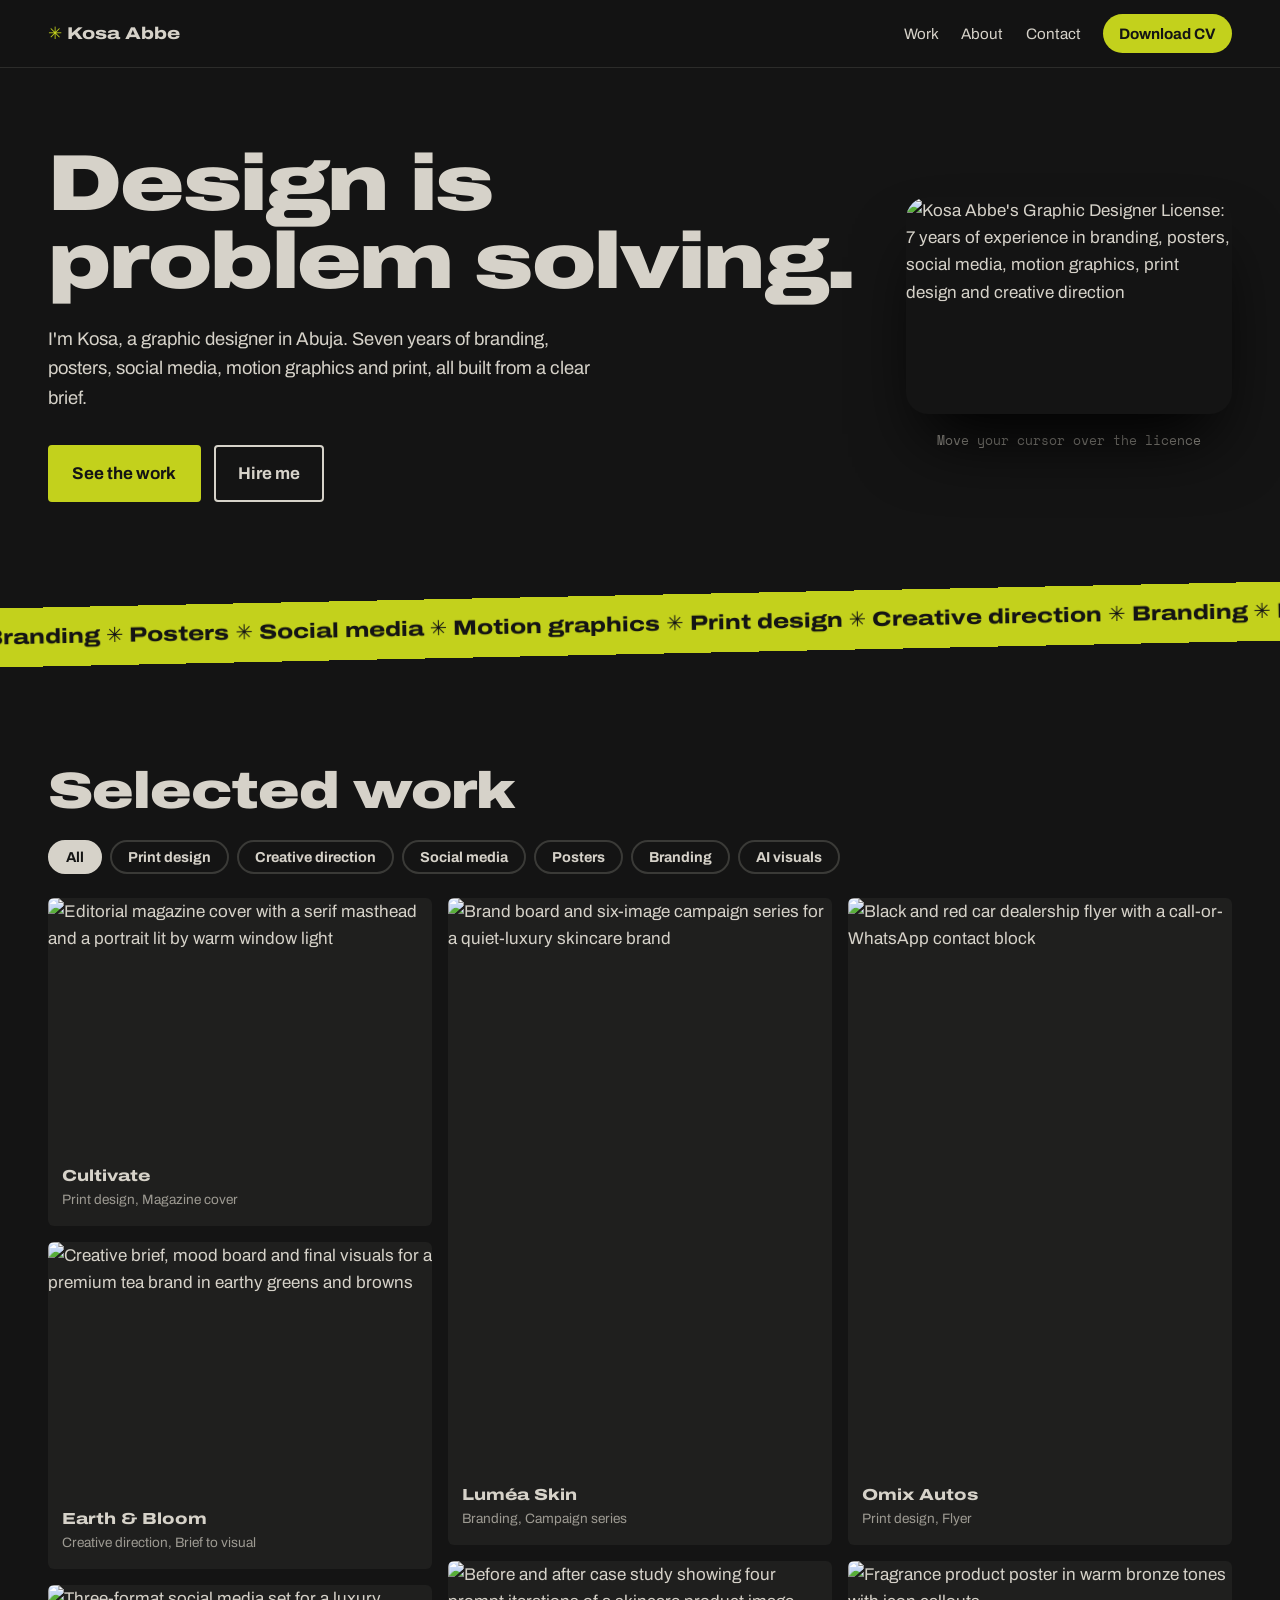
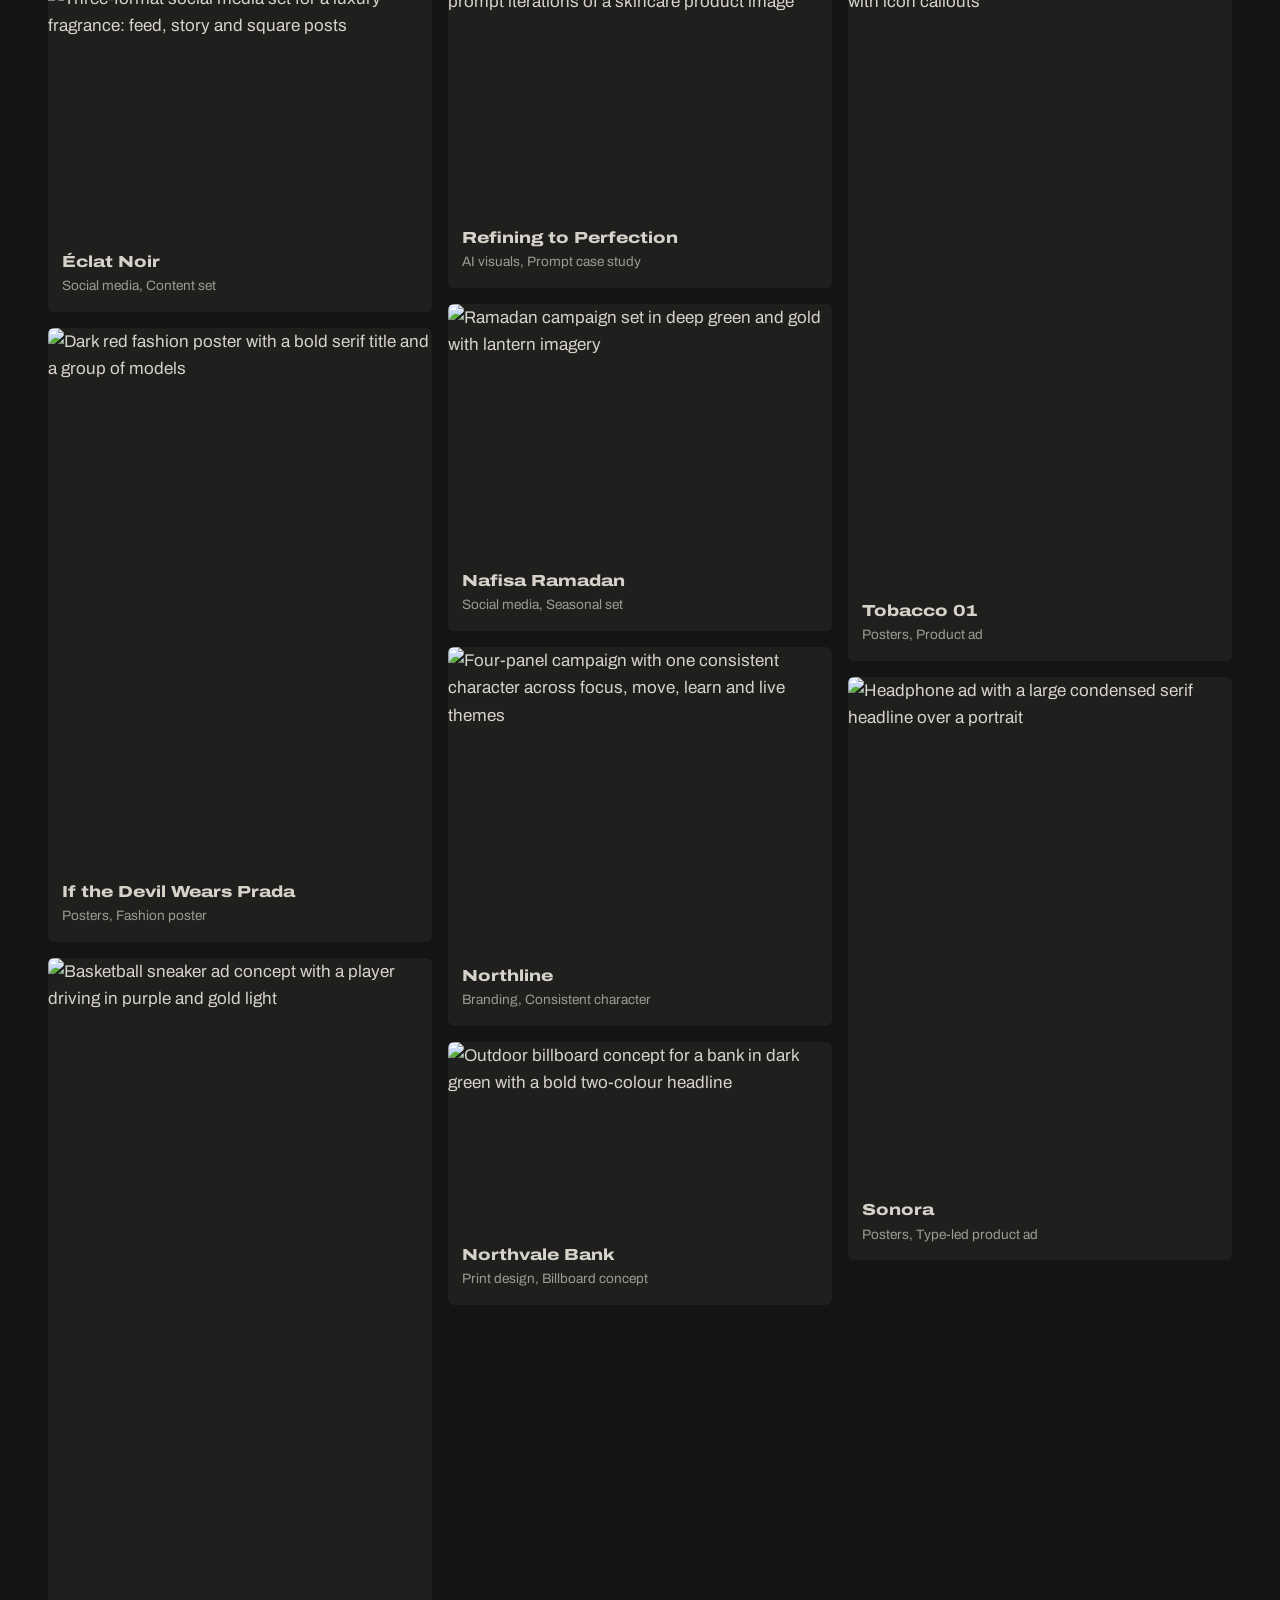
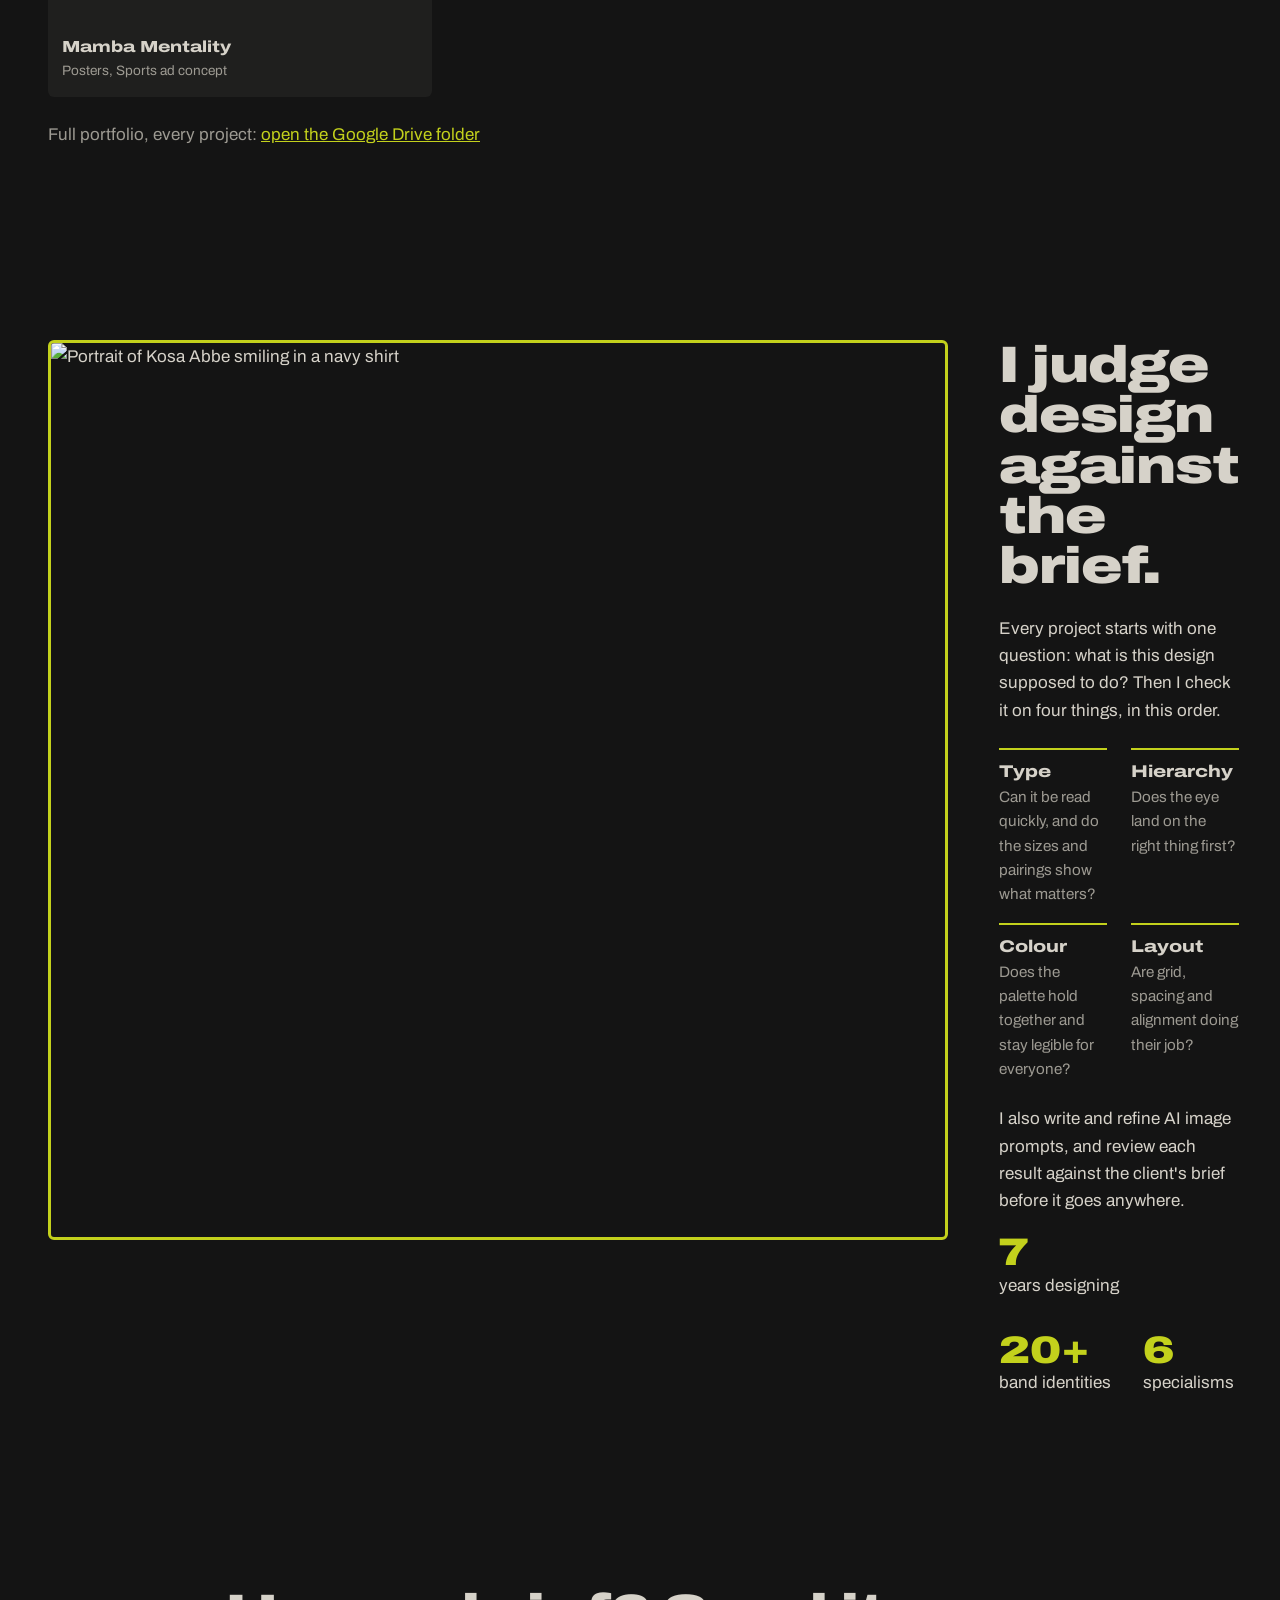
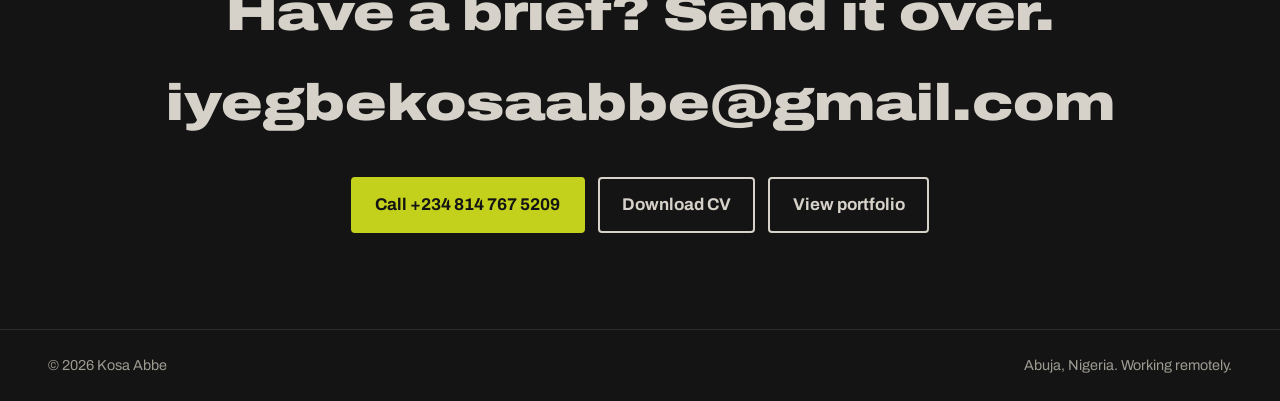
==== index.html @ 86c733d8 "Add files via upload" ====
<!DOCTYPE html>
<html lang="en">
<head>
<meta charset="utf-8">
<meta name="viewport" content="width=device-width, initial-scale=1">
<title>Kosa Abbe | Graphic Designer, Abuja</title>
<meta name="description" content="Kosa Abbe is a graphic designer in Abuja with 7 years in branding, posters, social media, motion graphics and print design.">
<link rel="preconnect" href="https://fonts.googleapis.com"><link rel="preconnect" href="https://fonts.gstatic.com" crossorigin>
<link href="https://fonts.googleapis.com/css2?family=Archivo:wdth,wght@62..125,100..900&family=Space+Mono:wght@400;700&display=swap" rel="stylesheet">
<link rel="stylesheet" href="style.css">
</head>
<body>
<header class="top">
  <a class="logo" href="#top" aria-label="Kosa Abbe, home"><span class="star">✳</span> Kosa Abbe</a>
  <nav><a href="#work">Work</a><a href="#about">About</a><a href="#contact">Contact</a><a class="pill" href="assets/Kosa_Abbe_CV.docx" download>Download CV</a></nav>
</header>

<main id="top">
<section class="hero">
  <div class="hero-text">
    <h1>Design is problem&nbsp;solving.</h1>
    <p class="lede">I'm Kosa, a graphic designer in Abuja. Seven years of branding, posters, social media, motion graphics and print, all built from a clear brief.</p>
    <div class="cta"><a class="btn solid" href="#work">See the work</a><a class="btn" href="#contact">Hire me</a></div>
  </div>
  <div class="id-stage" id="idStage">
    <img id="idCard" src="assets/creative-id.jpg" alt="Kosa Abbe's Graphic Designer License: 7 years of experience in branding, posters, social media, motion graphics, print design and creative direction" width="1536" height="1024">
    <p class="hint">Move your cursor over the licence</p>
  </div>
</section>

<div class="band" aria-hidden="true"><div class="track"><span>Branding ✳ Posters ✳ Social media ✳ Motion graphics ✳ Print design ✳ Creative direction ✳ </span><span>Branding ✳ Posters ✳ Social media ✳ Motion graphics ✳ Print design ✳ Creative direction ✳ </span></div></div>

<section id="work" class="sec">
  <h2>Selected work</h2>
  <div class="filters" id="filters" role="group" aria-label="Filter work by type"></div>
  <div class="grid" id="grid"></div>
  <p class="more">Full portfolio, every project: <a href="https://drive.google.com/drive/folders/1iqQkJ_MroR0r4GowN_V1s0BPG5v33_vJ" target="_blank" rel="noopener">open the Google Drive folder</a></p>
</section>

<section id="about" class="sec about">
  <img src="assets/kosa.jpg" alt="Portrait of Kosa Abbe smiling in a navy shirt" width="900" height="900" loading="lazy">
  <div>
    <h2>I judge design against the brief.</h2>
    <p>Every project starts with one question: what is this design supposed to do? Then I check it on four things, in this order.</p>
    <dl class="checks">
      <div><dt>Type</dt><dd>Can it be read quickly, and do the sizes and pairings show what matters?</dd></div>
      <div><dt>Hierarchy</dt><dd>Does the eye land on the right thing first?</dd></div>
      <div><dt>Colour</dt><dd>Does the palette hold together and stay legible for everyone?</dd></div>
      <div><dt>Layout</dt><dd>Are grid, spacing and alignment doing their job?</dd></div>
    </dl>
    <p>I also write and refine AI image prompts, and review each result against the client's brief before it goes anywhere.</p>
    <ul class="facts">
      <li><strong>7</strong> years designing</li>
      <li><strong>20+</strong> band identities</li>
      <li><strong>6</strong> specialisms</li>
    </ul>
  </div>
</section>

<section id="contact" class="sec contact">
  <h2>Have a brief? Send it over.</h2>
  <a class="mail" href="mailto:iyegbekosaabbe@gmail.com">iyegbekosaabbe@gmail.com</a>
  <div class="cta">
    <a class="btn solid" href="tel:+2348147675209">Call +234 814 767 5209</a>
    <a class="btn" href="assets/Kosa_Abbe_CV.docx" download>Download CV</a>
    <a class="btn" href="https://drive.google.com/drive/folders/1iqQkJ_MroR0r4GowN_V1s0BPG5v33_vJ" target="_blank" rel="noopener">View portfolio</a>
  </div>
</section>
</main>
<footer><span>© <span id="yr">2026</span> Kosa Abbe</span><span>Abuja, Nigeria. Working remotely.</span></footer>
<dialog id="lb" aria-label="Project viewer">
  <button id="lbClose" aria-label="Close viewer">Close</button>
  <img id="lbImg" alt="">
  <div class="lb-bar"><button id="lbPrev">Previous</button><p id="lbCap"></p><button id="lbNext">Next</button></div>
</dialog>
<script src="script.js"></script>
</body>
</html>
---- style.css ----
:root{--ink:#141414;--ink2:#1f1f1e;--paper:#d6d2c9;--paper2:#e7e4dc;--lime:#c3d11c;--muted:#9d9a92;--wide:'Archivo',system-ui,sans-serif}
*{box-sizing:border-box;margin:0}
html{scroll-behavior:smooth;scroll-padding-top:70px}
body{background:var(--ink);color:var(--paper);font:400 1.0625rem/1.6 var(--wide);-webkit-font-smoothing:antialiased}
img{max-width:100%;height:auto;display:block}
a{color:inherit}
:focus-visible{outline:3px solid var(--lime);outline-offset:3px}
h1,h2{font-stretch:125%;font-weight:900;line-height:.98;letter-spacing:-.02em;text-wrap:balance}
h1{font-size:clamp(2.6rem,6.2vw,5.6rem)}
h2{font-size:clamp(1.9rem,4vw,3.2rem);margin-bottom:1.5rem}
.top{position:sticky;top:0;z-index:10;display:flex;justify-content:space-between;align-items:center;padding:.9rem clamp(1rem,4vw,3rem);background:rgba(20,20,20,.88);backdrop-filter:blur(8px);border-bottom:1px solid #2c2c2a}
.logo{text-decoration:none;font-stretch:125%;font-weight:800}.star{color:var(--lime)}
nav{display:flex;gap:1.4rem;align-items:center}nav a{text-decoration:none;font-size:.95rem}nav a:hover{color:var(--lime)}
.pill{background:var(--lime);color:var(--ink);padding:.45rem 1rem;border-radius:99px;font-weight:700}.pill:hover{color:var(--ink)!important;filter:brightness(1.08)}
.hero{display:grid;grid-template-columns:1fr 1.15fr;gap:clamp(1.5rem,4vw,4rem);align-items:center;padding:clamp(2rem,6vw,5rem) clamp(1rem,4vw,3rem)}
.lede{max-width:34rem;margin:1.5rem 0 2rem;color:var(--paper);font-size:1.15rem}
.cta{display:flex;flex-wrap:wrap;gap:.8rem}
.btn{display:inline-block;padding:.8rem 1.4rem;border:2px solid var(--paper);border-radius:4px;text-decoration:none;font-weight:700;transition:background .2s,color .2s,transform .2s}
.btn:hover{background:var(--paper);color:var(--ink)}
.btn.solid{background:var(--lime);border-color:var(--lime);color:var(--ink)}.btn.solid:hover{transform:translateY(-2px)}
.id-stage{perspective:1100px}
#idCard{width:100%;border-radius:22px;box-shadow:0 40px 70px -20px #000;transform-style:preserve-3d;transition:transform .15s ease-out,box-shadow .3s;animation:drop 1s cubic-bezier(.2,.8,.2,1) both}
@keyframes drop{from{opacity:0;transform:translateY(-60px) rotate(-6deg)}to{opacity:1;transform:none}}
.hint{margin-top:1rem;text-align:center;font:400 .8rem 'Space Mono',monospace;color:var(--muted)}
.band{background:var(--lime);color:var(--ink);overflow:hidden;white-space:nowrap;transform:rotate(-1.2deg);margin:1rem -1rem}
.track{display:inline-flex;animation:slide 28s linear infinite}
.track span{padding:.8rem 0;font-stretch:125%;font-weight:800;font-size:1.3rem;white-space:pre}
@keyframes slide{to{transform:translateX(-50%)}}
.sec{padding:clamp(3rem,8vw,6rem) clamp(1rem,4vw,3rem);max-width:1300px;margin:0 auto}
.filters{display:flex;flex-wrap:wrap;gap:.5rem;margin-bottom:1.5rem}
.filters button{font:700 .9rem var(--wide);background:none;color:var(--paper);border:2px solid #3a3a37;border-radius:99px;padding:.45rem 1rem;cursor:pointer}
.filters button:hover{border-color:var(--paper)}
.filters button[aria-pressed=true]{background:var(--paper);color:var(--ink);border-color:var(--paper)}
.more{margin-top:1.5rem;color:var(--muted)}.more a{color:var(--lime)}
.about{display:grid;grid-template-columns:.8fr 1.2fr;gap:clamp(1.5rem,4vw,4rem);align-items:start}
.about img{border-radius:6px;border:3px solid var(--lime)}
.about p{max-width:38rem;margin-bottom:1.2rem}
.checks{display:grid;grid-template-columns:1fr 1fr;gap:1rem 1.5rem;margin:1.5rem 0}
.checks div{border-top:2px solid var(--lime);padding-top:.5rem}
.checks dt{font-stretch:125%;font-weight:800}.checks dd{color:var(--muted);font-size:.95rem}
.facts{list-style:none;padding:0;display:flex;gap:2rem;flex-wrap:wrap}
.facts strong{display:block;font-stretch:125%;font-weight:900;font-size:2.4rem;color:var(--lime);line-height:1}
.contact{text-align:center}
.mail{display:block;font-stretch:125%;font-weight:900;font-size:clamp(1.2rem,4.4vw,3.2rem);margin:1rem 0 2rem;text-decoration:none;overflow-wrap:anywhere}
.mail:hover{color:var(--lime)}.contact .cta{justify-content:center}
footer{display:flex;justify-content:space-between;flex-wrap:wrap;gap:.5rem;padding:1.5rem clamp(1rem,4vw,3rem);border-top:1px solid #2c2c2a;color:var(--muted);font-size:.9rem}
@media(max-width:820px){.hero,.about{grid-template-columns:1fr}nav a:not(.pill){display:none}.id-stage{order:-1}}
@media(prefers-reduced-motion:reduce){*{animation:none!important;transition:none!important;scroll-behavior:auto}}

.grid{columns:3 260px;column-gap:1rem}
.tile{display:block;width:100%;margin:0 0 1rem;padding:0;border:0;background:var(--ink2);border-radius:6px;overflow:hidden;cursor:zoom-in;break-inside:avoid;text-align:left;color:inherit;font:inherit;transition:transform .25s}
.tile:hover{transform:translateY(-4px)}
.tile img{width:100%;height:auto}
.cap{display:block;padding:.7rem .9rem .85rem}
.cap b{display:block;font-stretch:125%;font-weight:800;font-size:1rem;line-height:1.2}
.cap small{color:var(--muted);font-size:.85rem}
dialog{border:0;padding:0;background:var(--ink);color:var(--paper);max-width:min(96vw,1200px);max-height:94vh;width:100%;border-radius:8px;overflow:hidden}
dialog::backdrop{background:rgba(0,0,0,.85)}
dialog[open]{display:flex;flex-direction:column}
#lbImg{max-height:78vh;width:100%;object-fit:contain;background:#000}
.lb-bar{display:flex;align-items:center;justify-content:space-between;gap:1rem;padding:.8rem 1rem}
.lb-bar p{flex:1;text-align:center;font-size:.95rem}
dialog button{font:700 .9rem var(--wide);background:var(--paper);color:var(--ink);border:0;border-radius:99px;padding:.5rem 1rem;cursor:pointer}
#lbClose{position:absolute;top:.7rem;right:.7rem;z-index:2;background:var(--lime)}
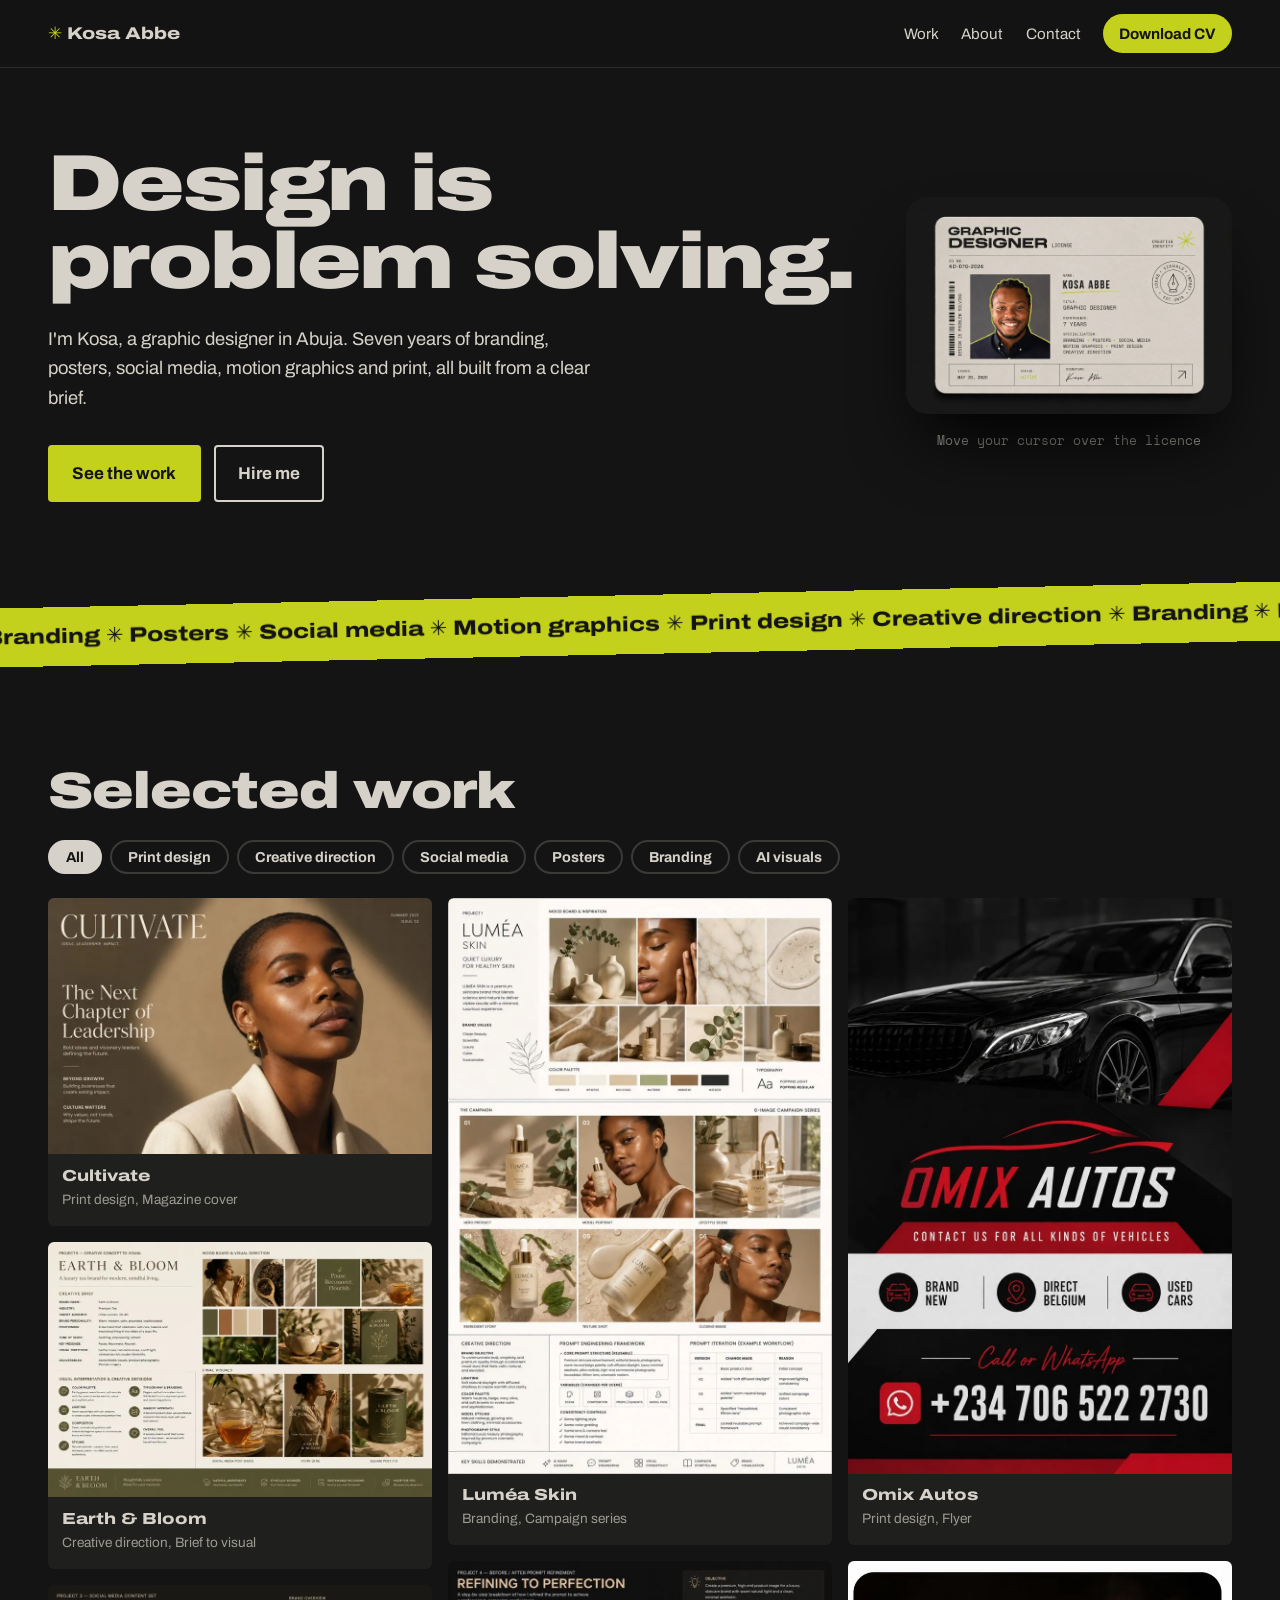
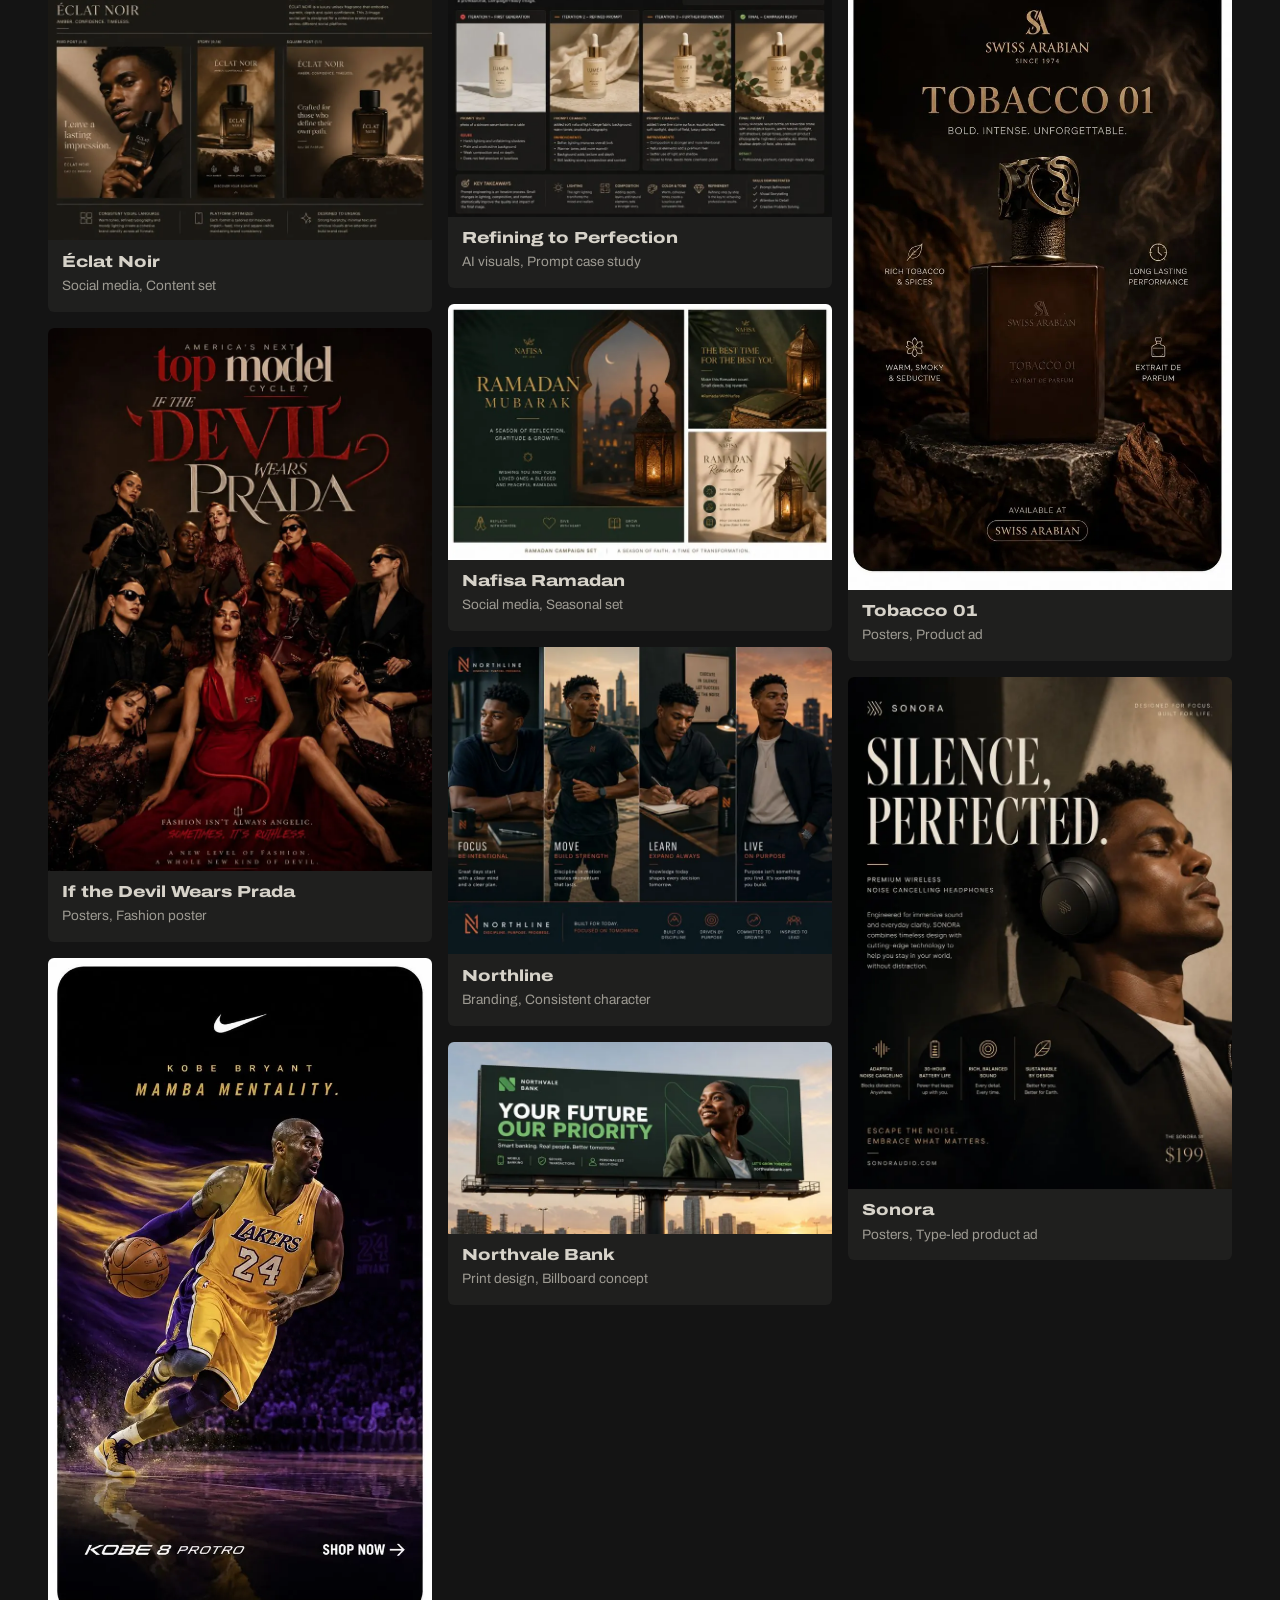
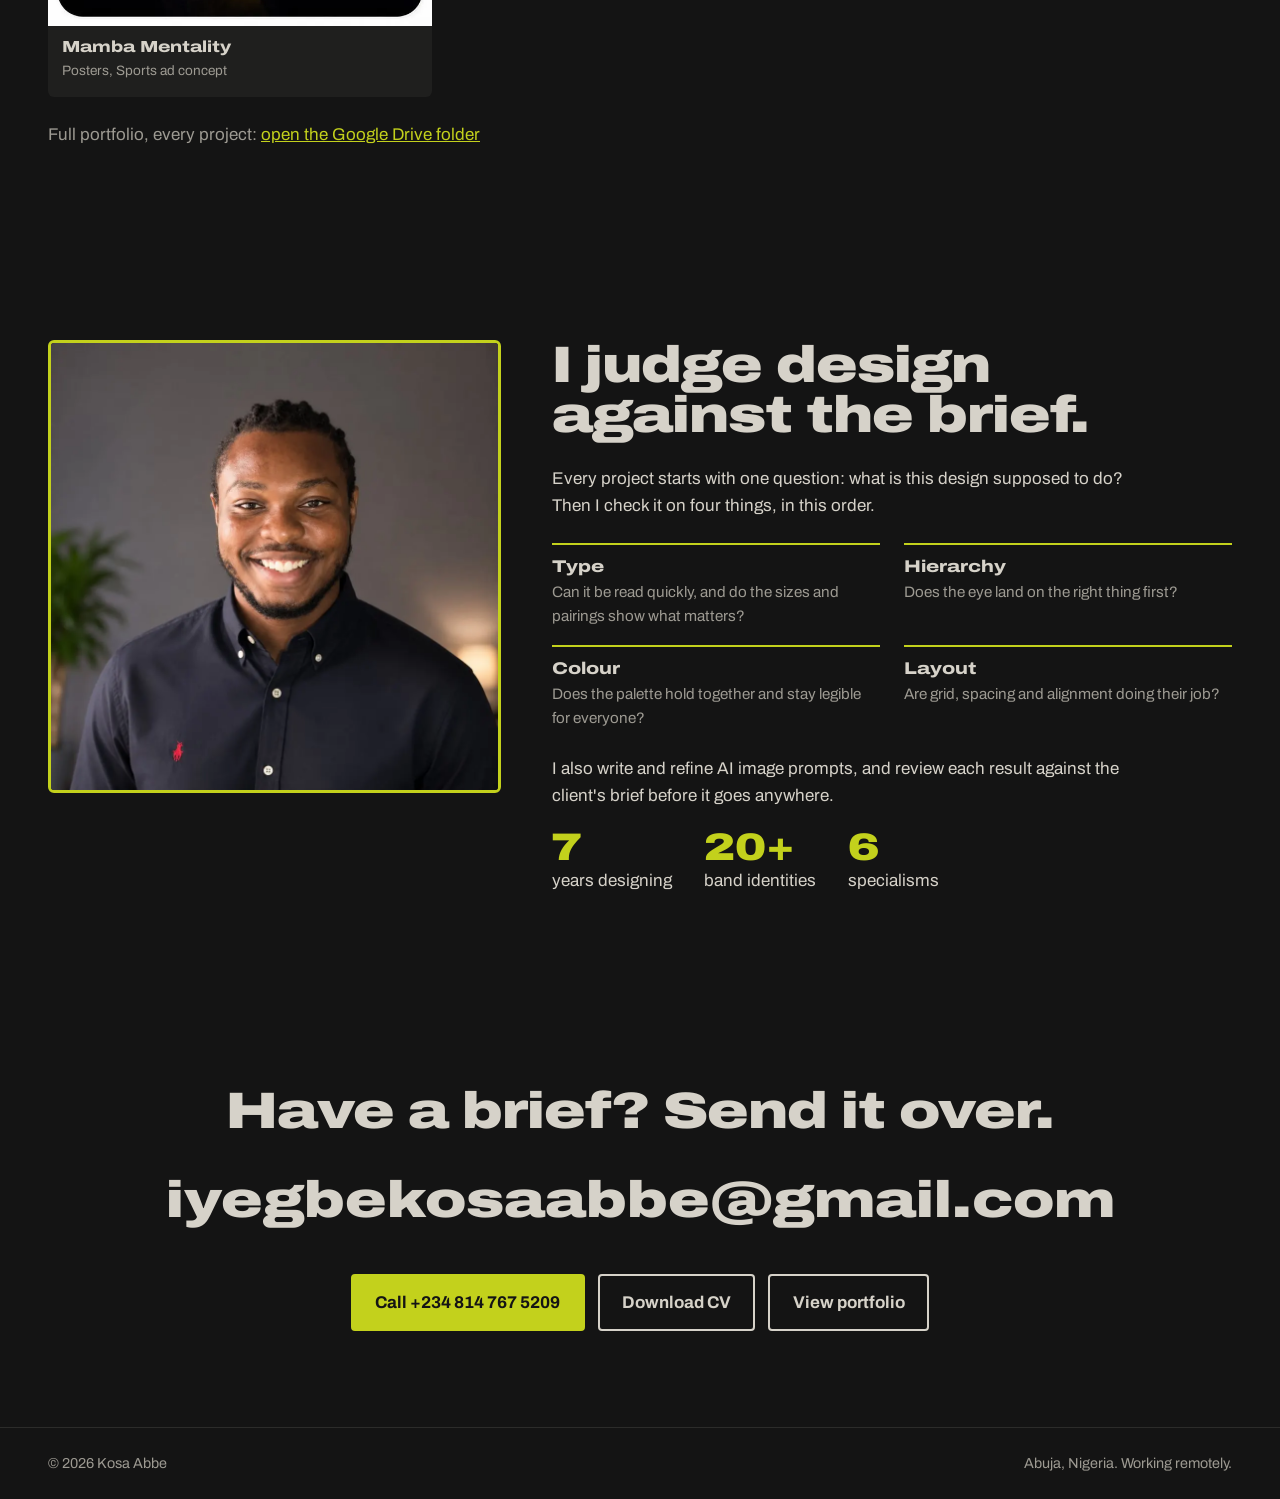
==== commit 2e15d25a: "Add files via upload" ====
--- a/index.html
+++ b/index.html
@@ -7,12 +7,78 @@
 <meta name="description" content="Kosa Abbe is a graphic designer in Abuja with 7 years in branding, posters, social media, motion graphics and print design.">
 <link rel="preconnect" href="https://fonts.googleapis.com"><link rel="preconnect" href="https://fonts.gstatic.com" crossorigin>
 <link href="https://fonts.googleapis.com/css2?family=Archivo:wdth,wght@62..125,100..900&family=Space+Mono:wght@400;700&display=swap" rel="stylesheet">
-<link rel="stylesheet" href="style.css">
+<style>
+:root{--ink:#141414;--ink2:#1f1f1e;--paper:#d6d2c9;--paper2:#e7e4dc;--lime:#c3d11c;--muted:#9d9a92;--wide:'Archivo',system-ui,sans-serif}
+*{box-sizing:border-box;margin:0}
+html{scroll-behavior:smooth;scroll-padding-top:70px}
+body{background:var(--ink);color:var(--paper);font:400 1.0625rem/1.6 var(--wide);-webkit-font-smoothing:antialiased}
+img{max-width:100%;height:auto;display:block}
+a{color:inherit}
+:focus-visible{outline:3px solid var(--lime);outline-offset:3px}
+h1,h2{font-stretch:125%;font-weight:900;line-height:.98;letter-spacing:-.02em;text-wrap:balance}
+h1{font-size:clamp(2.6rem,6.2vw,5.6rem)}
+h2{font-size:clamp(1.9rem,4vw,3.2rem);margin-bottom:1.5rem}
+.top{position:sticky;top:0;z-index:10;display:flex;justify-content:space-between;align-items:center;padding:.9rem clamp(1rem,4vw,3rem);background:rgba(20,20,20,.88);backdrop-filter:blur(8px);border-bottom:1px solid #2c2c2a}
+.logo{text-decoration:none;font-stretch:125%;font-weight:800}.star{color:var(--lime)}
+nav{display:flex;gap:1.4rem;align-items:center}nav a{text-decoration:none;font-size:.95rem}nav a:hover{color:var(--lime)}
+.pill{background:var(--lime);color:var(--ink);padding:.45rem 1rem;border-radius:99px;font-weight:700}.pill:hover{color:var(--ink)!important;filter:brightness(1.08)}
+.hero{display:grid;grid-template-columns:1fr 1.15fr;gap:clamp(1.5rem,4vw,4rem);align-items:center;padding:clamp(2rem,6vw,5rem) clamp(1rem,4vw,3rem)}
+.lede{max-width:34rem;margin:1.5rem 0 2rem;color:var(--paper);font-size:1.15rem}
+.cta{display:flex;flex-wrap:wrap;gap:.8rem}
+.btn{display:inline-block;padding:.8rem 1.4rem;border:2px solid var(--paper);border-radius:4px;text-decoration:none;font-weight:700;transition:background .2s,color .2s,transform .2s}
+.btn:hover{background:var(--paper);color:var(--ink)}
+.btn.solid{background:var(--lime);border-color:var(--lime);color:var(--ink)}.btn.solid:hover{transform:translateY(-2px)}
+.id-stage{perspective:1100px}
+#idCard{width:100%;border-radius:22px;box-shadow:0 40px 70px -20px #000;transform-style:preserve-3d;transition:transform .15s ease-out,box-shadow .3s;animation:drop 1s cubic-bezier(.2,.8,.2,1) both}
+@keyframes drop{from{opacity:0;transform:translateY(-60px) rotate(-6deg)}to{opacity:1;transform:none}}
+.hint{margin-top:1rem;text-align:center;font:400 .8rem 'Space Mono',monospace;color:var(--muted)}
+.band{background:var(--lime);color:var(--ink);overflow:hidden;white-space:nowrap;transform:rotate(-1.2deg);margin:1rem -1rem}
+.track{display:inline-flex;animation:slide 28s linear infinite}
+.track span{padding:.8rem 0;font-stretch:125%;font-weight:800;font-size:1.3rem;white-space:pre}
+@keyframes slide{to{transform:translateX(-50%)}}
+.sec{padding:clamp(3rem,8vw,6rem) clamp(1rem,4vw,3rem);max-width:1300px;margin:0 auto}
+.filters{display:flex;flex-wrap:wrap;gap:.5rem;margin-bottom:1.5rem}
+.filters button{font:700 .9rem var(--wide);background:none;color:var(--paper);border:2px solid #3a3a37;border-radius:99px;padding:.45rem 1rem;cursor:pointer}
+.filters button:hover{border-color:var(--paper)}
+.filters button[aria-pressed=true]{background:var(--paper);color:var(--ink);border-color:var(--paper)}
+.more{margin-top:1.5rem;color:var(--muted)}.more a{color:var(--lime)}
+.about{display:grid;grid-template-columns:.8fr 1.2fr;gap:clamp(1.5rem,4vw,4rem);align-items:start}
+.about img{border-radius:6px;border:3px solid var(--lime)}
+.about p{max-width:38rem;margin-bottom:1.2rem}
+.checks{display:grid;grid-template-columns:1fr 1fr;gap:1rem 1.5rem;margin:1.5rem 0}
+.checks div{border-top:2px solid var(--lime);padding-top:.5rem}
+.checks dt{font-stretch:125%;font-weight:800}.checks dd{color:var(--muted);font-size:.95rem}
+.facts{list-style:none;padding:0;display:flex;gap:2rem;flex-wrap:wrap}
+.facts strong{display:block;font-stretch:125%;font-weight:900;font-size:2.4rem;color:var(--lime);line-height:1}
+.contact{text-align:center}
+.mail{display:block;font-stretch:125%;font-weight:900;font-size:clamp(1.2rem,4.4vw,3.2rem);margin:1rem 0 2rem;text-decoration:none;overflow-wrap:anywhere}
+.mail:hover{color:var(--lime)}.contact .cta{justify-content:center}
+footer{display:flex;justify-content:space-between;flex-wrap:wrap;gap:.5rem;padding:1.5rem clamp(1rem,4vw,3rem);border-top:1px solid #2c2c2a;color:var(--muted);font-size:.9rem}
+@media(max-width:820px){.hero,.about{grid-template-columns:1fr}nav a:not(.pill){display:none}.id-stage{order:-1}}
+@media(prefers-reduced-motion:reduce){*{animation:none!important;transition:none!important;scroll-behavior:auto}}
+
+.grid{columns:3 260px;column-gap:1rem}
+.tile{display:block;width:100%;margin:0 0 1rem;padding:0;border:0;background:var(--ink2);border-radius:6px;overflow:hidden;cursor:zoom-in;break-inside:avoid;text-align:left;color:inherit;font:inherit;transition:transform .25s}
+.tile:hover{transform:translateY(-4px)}
+.tile img{width:100%;height:auto}
+.cap{display:block;padding:.7rem .9rem .85rem}
+.cap b{display:block;font-stretch:125%;font-weight:800;font-size:1rem;line-height:1.2}
+.cap small{color:var(--muted);font-size:.85rem}
+dialog{border:0;padding:0;background:var(--ink);color:var(--paper);max-width:min(96vw,1200px);max-height:94vh;width:100%;border-radius:8px;overflow:hidden}
+dialog::backdrop{background:rgba(0,0,0,.85)}
+dialog[open]{display:flex;flex-direction:column}
+#lbImg{max-height:78vh;width:100%;object-fit:contain;background:#000}
+.lb-bar{display:flex;align-items:center;justify-content:space-between;gap:1rem;padding:.8rem 1rem}
+.lb-bar p{flex:1;text-align:center;font-size:.95rem}
+dialog button{font:700 .9rem var(--wide);background:var(--paper);color:var(--ink);border:0;border-radius:99px;padding:.5rem 1rem;cursor:pointer}
+#lbClose{position:absolute;top:.7rem;right:.7rem;z-index:2;background:var(--lime)}
+
+</style>
 </head>
 <body>
 <header class="top">
   <a class="logo" href="#top" aria-label="Kosa Abbe, home"><span class="star">✳</span> Kosa Abbe</a>
-  <nav><a href="#work">Work</a><a href="#about">About</a><a href="#contact">Contact</a><a class="pill" href="assets/Kosa_Abbe_CV.docx" download>Download CV</a></nav>
+  <nav><a href="#work">Work</a><a href="#about">About</a><a href="#contact">Contact</a><a class="pill" href="IYEGBEKOSA_ABBE_JOSHUA_CV.docx" download>Download CV</a></nav>
 </header>
 
 <main id="top">
@@ -23,7 +89,7 @@
     <div class="cta"><a class="btn solid" href="#work">See the work</a><a class="btn" href="#contact">Hire me</a></div>
   </div>
   <div class="id-stage" id="idStage">
-    <img id="idCard" src="assets/creative-id.jpg" alt="Kosa Abbe's Graphic Designer License: 7 years of experience in branding, posters, social media, motion graphics, print design and creative direction" width="1536" height="1024">
+    <img id="idCard" src="creative-id.webp" alt="Kosa Abbe's Graphic Designer License: 7 years of experience in branding, posters, social media, motion graphics, print design and creative direction" width="1536" height="1024">
     <p class="hint">Move your cursor over the licence</p>
   </div>
 </section>
@@ -38,7 +104,7 @@
 </section>
 
 <section id="about" class="sec about">
-  <img src="assets/kosa.jpg" alt="Portrait of Kosa Abbe smiling in a navy shirt" width="900" height="900" loading="lazy">
+  <img src="kosa.webp" alt="Portrait of Kosa Abbe smiling in a navy shirt" width="900" height="900" loading="lazy">
   <div>
     <h2>I judge design against the brief.</h2>
     <p>Every project starts with one question: what is this design supposed to do? Then I check it on four things, in this order.</p>
@@ -62,7 +128,7 @@
   <a class="mail" href="mailto:iyegbekosaabbe@gmail.com">iyegbekosaabbe@gmail.com</a>
   <div class="cta">
     <a class="btn solid" href="tel:+2348147675209">Call +234 814 767 5209</a>
-    <a class="btn" href="assets/Kosa_Abbe_CV.docx" download>Download CV</a>
+    <a class="btn" href="IYEGBEKOSA_ABBE_JOSHUA_CV.docx" download>Download CV</a>
     <a class="btn" href="https://drive.google.com/drive/folders/1iqQkJ_MroR0r4GowN_V1s0BPG5v33_vJ" target="_blank" rel="noopener">View portfolio</a>
   </div>
 </section>
@@ -73,6 +139,182 @@
   <img id="lbImg" alt="">
   <div class="lb-bar"><button id="lbPrev">Previous</button><p id="lbCap"></p><button id="lbNext">Next</button></div>
 </dialog>
-<script src="script.js"></script>
+<script>
+// ---- Your work. Add a piece: drop images in assets/work/ and add an entry here.
+const works = [
+ {
+  "title": "Cultivate",
+  "type": "Print design",
+  "note": "Magazine cover",
+  "alt": "Editorial magazine cover with a serif masthead and a portrait lit by warm window light",
+  "src": "cultivate-cover.webp",
+  "thumb": "cultivate-cover-t.webp",
+  "w": 800,
+  "h": 534
+ },
+ {
+  "title": "Earth & Bloom",
+  "type": "Creative direction",
+  "note": "Brief to visual",
+  "alt": "Creative brief, mood board and final visuals for a premium tea brand in earthy greens and browns",
+  "src": "earth-and-bloom.webp",
+  "thumb": "earth-and-bloom-t.webp",
+  "w": 800,
+  "h": 533
+ },
+ {
+  "title": "Éclat Noir",
+  "type": "Social media",
+  "note": "Content set",
+  "alt": "Three-format social media set for a luxury fragrance: feed, story and square posts",
+  "src": "eclat-noir.webp",
+  "thumb": "eclat-noir-t.webp",
+  "w": 800,
+  "h": 533
+ },
+ {
+  "title": "If the Devil Wears Prada",
+  "type": "Posters",
+  "note": "Fashion poster",
+  "alt": "Dark red fashion poster with a bold serif title and a group of models",
+  "src": "devil-wears-prada.webp",
+  "thumb": "devil-wears-prada-t.webp",
+  "w": 800,
+  "h": 1132
+ },
+ {
+  "title": "Mamba Mentality",
+  "type": "Posters",
+  "note": "Sports ad concept",
+  "alt": "Basketball sneaker ad concept with a player driving in purple and gold light",
+  "src": "kobe-mamba.webp",
+  "thumb": "kobe-mamba-t.webp",
+  "w": 690,
+  "h": 1200
+ },
+ {
+  "title": "Luméa Skin",
+  "type": "Branding",
+  "note": "Campaign series",
+  "alt": "Brand board and six-image campaign series for a quiet-luxury skincare brand",
+  "src": "lumea-campaign.webp",
+  "thumb": "lumea-campaign-t.webp",
+  "w": 800,
+  "h": 1200
+ },
+ {
+  "title": "Refining to Perfection",
+  "type": "AI visuals",
+  "note": "Prompt case study",
+  "alt": "Before and after case study showing four prompt iterations of a skincare product image",
+  "src": "lumea-refinement.webp",
+  "thumb": "lumea-refinement-t.webp",
+  "w": 800,
+  "h": 533
+ },
+ {
+  "title": "Nafisa Ramadan",
+  "type": "Social media",
+  "note": "Seasonal set",
+  "alt": "Ramadan campaign set in deep green and gold with lantern imagery",
+  "src": "nafisa-ramadan.webp",
+  "thumb": "nafisa-ramadan-t.webp",
+  "w": 800,
+  "h": 533
+ },
+ {
+  "title": "Northline",
+  "type": "Branding",
+  "note": "Consistent character",
+  "alt": "Four-panel campaign with one consistent character across focus, move, learn and live themes",
+  "src": "northline.webp",
+  "thumb": "northline-t.webp",
+  "w": 800,
+  "h": 640
+ },
+ {
+  "title": "Northvale Bank",
+  "type": "Print design",
+  "note": "Billboard concept",
+  "alt": "Outdoor billboard concept for a bank in dark green with a bold two-colour headline",
+  "src": "northvale-bank.webp",
+  "thumb": "northvale-bank-t.webp",
+  "w": 800,
+  "h": 400
+ },
+ {
+  "title": "Omix Autos",
+  "type": "Print design",
+  "note": "Flyer",
+  "alt": "Black and red car dealership flyer with a call-or-WhatsApp contact block",
+  "src": "omix-autos.webp",
+  "thumb": "omix-autos-t.webp",
+  "w": 800,
+  "h": 1200
+ },
+ {
+  "title": "Tobacco 01",
+  "type": "Posters",
+  "note": "Product ad",
+  "alt": "Fragrance product poster in warm bronze tones with icon callouts",
+  "src": "swiss-arabian.webp",
+  "thumb": "swiss-arabian-t.webp",
+  "w": 733,
+  "h": 1200
+ },
+ {
+  "title": "Sonora",
+  "type": "Posters",
+  "note": "Type-led product ad",
+  "alt": "Headphone ad with a large condensed serif headline over a portrait",
+  "src": "sonora.webp",
+  "thumb": "sonora-t.webp",
+  "w": 800,
+  "h": 1067
+ }
+];
+const DRIVE = 'https://drive.google.com/drive/folders/1iqQkJ_MroR0r4GowN_V1s0BPG5v33_vJ';
+const grid = document.getElementById('grid'), bar = document.getElementById('filters');
+const lb = document.getElementById('lb'), lbImg = document.getElementById('lbImg'), lbCap = document.getElementById('lbCap');
+const types = ['All', ...new Set(works.map(w => w.type))];
+let shown = [], cur = 0;
+function render(f) {
+  shown = works.filter(w => f === 'All' || w.type === f);
+  grid.innerHTML = shown.map((w, i) =>
+    `<button class="tile" data-i="${i}" aria-label="Open ${w.title}, ${w.type}">
+      <img src="${w.thumb}" width="${w.w}" height="${w.h}" alt="${w.alt}" loading="lazy">
+      <span class="cap"><b>${w.title}</b><small>${w.type}, ${w.note}</small></span></button>`).join('');
+  bar.querySelectorAll('button').forEach(b => b.setAttribute('aria-pressed', b.dataset.t === f));
+}
+function open(i) {
+  cur = (i + shown.length) % shown.length;
+  const w = shown[cur];
+  lbImg.src = w.src; lbImg.alt = w.alt;
+  lbCap.textContent = `${w.title}: ${w.type}, ${w.note}`;
+  if (!lb.open) lb.showModal();
+}
+bar.innerHTML = types.map(t => `<button data-t="${t}">${t}</button>`).join('');
+bar.addEventListener('click', e => e.target.dataset.t && render(e.target.dataset.t));
+grid.addEventListener('click', e => { const t = e.target.closest('.tile'); if (t) open(+t.dataset.i); });
+document.getElementById('lbClose').onclick = () => lb.close();
+document.getElementById('lbPrev').onclick = () => open(cur - 1);
+document.getElementById('lbNext').onclick = () => open(cur + 1);
+lb.addEventListener('click', e => { if (e.target === lb) lb.close(); });
+lb.addEventListener('keydown', e => { if (e.key === 'ArrowLeft') open(cur - 1); if (e.key === 'ArrowRight') open(cur + 1); });
+render('All');
+
+// ---- Licence tilts toward the cursor
+const stage = document.getElementById('idStage'), card = document.getElementById('idCard');
+if (!matchMedia('(prefers-reduced-motion: reduce)').matches) {
+  stage.addEventListener('pointermove', e => {
+    const r = stage.getBoundingClientRect();
+    const x = (e.clientX - r.left) / r.width - .5, y = (e.clientY - r.top) / r.height - .5;
+    card.style.transform = `rotateY(${x * 18}deg) rotateX(${-y * 14}deg) scale(1.03)`;
+  });
+  stage.addEventListener('pointerleave', () => card.style.transform = '');
+}
+document.getElementById('yr').textContent = new Date().getFullYear();
+
+</script>
 </body>
 </html>
